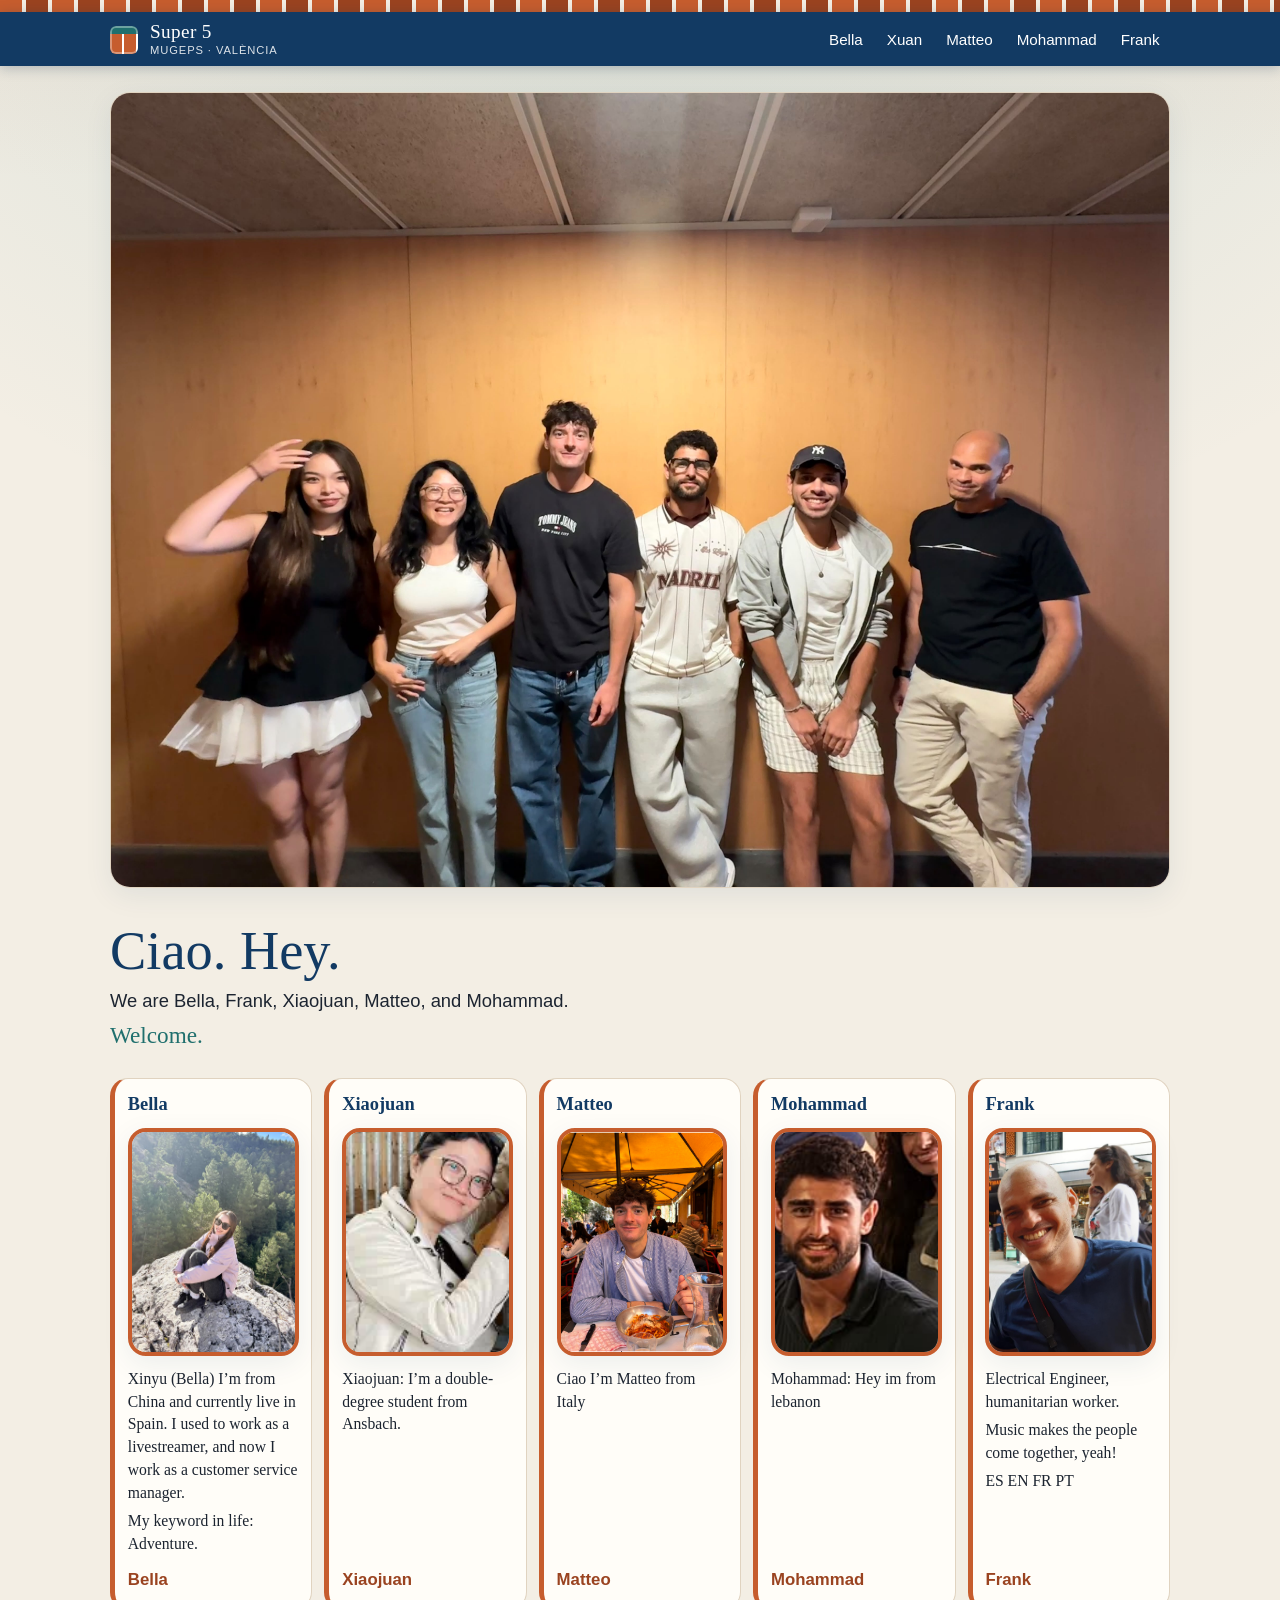
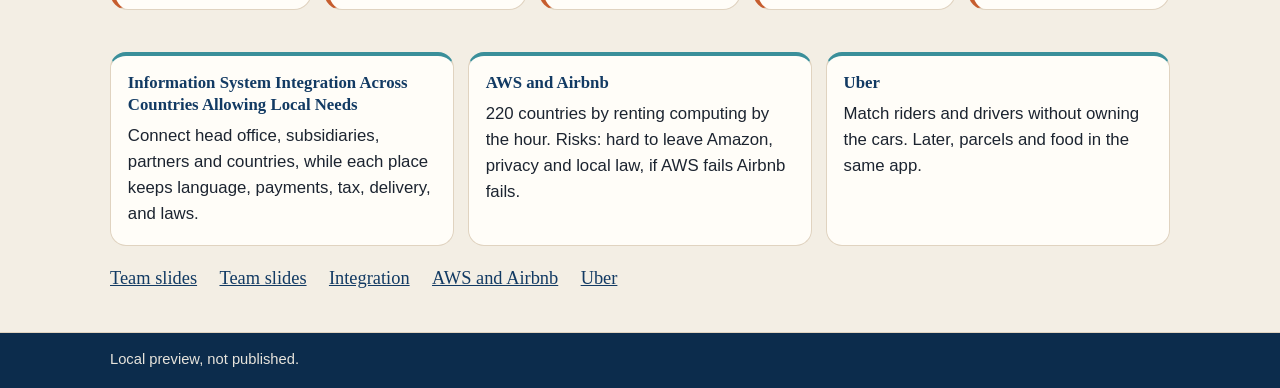
==== index.html @ 3cc77526 "Publish the Super 5 site" ====
<!DOCTYPE html>
<html lang="en">
<head>
  <meta charset="UTF-8">
  <meta name="viewport" content="width=device-width, initial-scale=1">
  <title>Super 5 · MUGEPS · València</title>
  <link rel="stylesheet" href="styles.css">
</head>
<body>
  <div class="tile-bar" aria-hidden="true"></div>
  <header class="site-header">
    <div class="header-inner">
      <a class="brand" href="index.html">
        <span class="brand-mark" aria-hidden="true"></span>
        <span>
          <span class="brand-name">Super 5</span>
          <span class="brand-sub">MUGEPS · València</span>
        </span>
      </a>
      <nav class="site-nav" aria-label="People">
        <ul>
          <li><a href="bella.html">Bella</a></li>
          <li><a href="xuan.html">Xuan</a></li>
          <li><a href="matteo.html">Matteo</a></li>
          <li><a href="mohammed.html">Mohammad</a></li>
          <li><a href="frank.html">Frank</a></li>
        </ul>
      </nav>
    </div>
  </header>

  <main class="wrap">
    <figure class="group-hero">
      <img src="assets/group.png" alt="Super 5 together" width="4032" height="3024">
    </figure>

    <div class="arrive">
      <p class="greet">Ciao. Hey.</p>
      <p class="who">We are Bella, Frank, Xiaojuan, Matteo, and Mohammad.</p>
      <p class="welcome">Welcome.</p>
    </div>

    <div class="members">
      <section class="member">
        <h2>Bella</h2>
        <img class="face" src="assets/bella-face.png" alt="Bella">
        <p class="voice">Xinyu (Bella) I’m from China and currently live in Spain. I used to work as a livestreamer, and now I work as a customer service manager.</p>
        <p class="voice">My keyword in life: Adventure.</p>
        <a class="more" href="bella.html">Bella</a>
      </section>
      <section class="member">
        <h2>Xiaojuan</h2>
        <img class="face" src="assets/xuan-face.png" alt="Xiaojuan">
        <p class="voice">Xiaojuan: I’m a double-degree student from Ansbach.</p>
        <a class="more" href="xuan.html">Xiaojuan</a>
      </section>
      <section class="member">
        <h2>Matteo</h2>
        <img class="face" src="assets/mateo-face.png" alt="Matteo">
        <p class="voice">Ciao I’m Matteo from Italy</p>
        <a class="more" href="matteo.html">Matteo</a>
      </section>
      <section class="member">
        <h2>Mohammad</h2>
        <img class="face" src="assets/mohammed-face.png" alt="Mohammad">
        <p class="voice">Mohammad: Hey im from lebanon</p>
        <a class="more" href="mohammed.html">Mohammad</a>
      </section>
      <section class="member">
        <h2>Frank</h2>
        <img class="face" src="assets/frank-face.png" alt="Frank">
        <p class="voice">Electrical Engineer, humanitarian worker.</p>
        <p class="voice">Music makes the people come together, yeah!</p>
        <p class="voice">ES EN FR PT</p>
        <a class="more" href="frank.html">Frank</a>
      </section>
      <!-- next member: copy a member block and add a page -->
    </div>

    <section class="together" id="together">
      <div class="fact-row">
        <article class="fact">
          <h3>Information System Integration Across Countries Allowing Local Needs</h3>
          <p>Connect head office, subsidiaries, partners and countries, while each place keeps language, payments, tax, delivery, and laws.</p>
        </article>
        <article class="fact">
          <h3>AWS and Airbnb</h3>
          <p>220 countries by renting computing by the hour. Risks: hard to leave Amazon, privacy and local law, if AWS fails Airbnb fails.</p>
        </article>
        <article class="fact">
          <h3>Uber</h3>
          <p>Match riders and drivers without owning the cars. Later, parcels and food in the same app.</p>
        </article>
      </div>
      <p class="slide-links">
        <a href="https://docs.google.com/presentation/d/1QuZ8peUMl9eeXAp5R56apWCuzBm5XMdYJYCY2Tnl9ME/edit?slide=id.g3fa896b22c7_0_0#slide=id.g3fa896b22c7_0_0" target="_blank" rel="noopener">Team slides</a>
        <a href="https://docs.google.com/presentation/d/1OH5LA2YttH8dLFJjAL2JI1Mw__dWNTDdME0vCJ9z8sY/edit?slide=id.g3fb6070e038_5_12#slide=id.g3fb6070e038_5_12" target="_blank" rel="noopener">Team slides</a>
        <a href="https://app.mural.co/t/mugeps2772/m/mugeps2772/1790065912973/905106d73268fe3e0278c905cc5cc3b356eb4eab?wid=0-1790259738596" target="_blank" rel="noopener">Integration</a>
        <a href="https://app.mural.co/t/mugeps2772/m/mugeps2772/1790065912973/905106d73268fe3e0278c905cc5cc3b356eb4eab?wid=0-1790669644036" target="_blank" rel="noopener">AWS and Airbnb</a>
        <a href="https://app.mural.co/t/mugeps2772/m/mugeps2772/1790065912973/905106d73268fe3e0278c905cc5cc3b356eb4eab?wid=0-1790841905565" target="_blank" rel="noopener">Uber</a>
      </p>
    </section>
  </main>

  <footer class="site-footer">
    <p>Local preview, not published.</p>
  </footer>

</body>
</html>
---- styles.css ----
:root {
  --sand: #f3eee4;
  --sand-deep: #e7dccb;
  --paper: #fffdf8;
  --ink: #1c2430;
  --muted: #5c564c;
  --blue: #123a63;
  --blue-deep: #0c2c4c;
  --white: #ffffff;
  --tile: #c65d2e;
  --tile-deep: #9a4320;
  --teal: #1f6f6d;
  --teal-soft: #d5ebe7;
  --sea: #3a8f9a;
  --line: #e0d3c0;
  --shadow: 0 8px 28px rgba(18, 58, 99, 0.08);
}

* { box-sizing: border-box; }
html { scroll-behavior: smooth; }

body {
  margin: 0;
  color: var(--ink);
  background:
    radial-gradient(ellipse 80% 40% at 50% -10%, rgba(58, 143, 154, 0.18), transparent),
    linear-gradient(180deg, rgba(198, 93, 46, 0.06), transparent 180px),
    var(--sand);
  font-family: "Segoe UI", "Helvetica Neue", Arial, sans-serif;
  font-size: 1.05rem;
  line-height: 1.55;
}

a { color: var(--blue); }
a:hover { color: var(--tile-deep); }

.tile-bar {
  height: 12px;
  background:
    repeating-linear-gradient(
      90deg,
      var(--tile) 0 22px,
      #f3eee4 22px 26px,
      var(--tile-deep) 26px 48px,
      #f3eee4 48px 52px
    );
}

.site-header {
  background: var(--blue);
  color: var(--white);
  position: sticky;
  top: 0;
  z-index: 40;
  box-shadow: 0 2px 12px rgba(12, 44, 76, 0.25);
}

.header-inner {
  max-width: 1100px;
  margin: 0 auto;
  padding: 0.85rem 1.25rem 0.7rem;
  display: flex;
  flex-wrap: wrap;
  gap: 0.75rem 1.5rem;
  align-items: center;
  justify-content: space-between;
}

.brand {
  display: flex;
  gap: 0.75rem;
  align-items: center;
  color: var(--white);
  text-decoration: none;
}
.brand:hover { color: var(--white); }

.brand-mark {
  width: 42px;
  height: 42px;
  border-radius: 6px;
  background:
    linear-gradient(var(--teal) 0 8px, transparent 8px),
    linear-gradient(90deg, var(--tile) 0 12px, transparent 12px 14px, var(--tile) 14px 26px, transparent 26px 28px, #f2c9a8 28px);
  background-color: var(--white);
  box-shadow: inset 0 0 0 2px rgba(255, 255, 255, 0.35);
  flex: none;
}

.brand-name {
  display: block;
  font-family: Palatino, "Palatino Linotype", Georgia, serif;
  font-size: 1.45rem;
  letter-spacing: 0.02em;
  line-height: 1.1;
}
.brand-sub {
  display: block;
  font-size: 0.78rem;
  letter-spacing: 0.08em;
  text-transform: uppercase;
  opacity: 0.85;
}

.site-nav ul {
  display: flex;
  flex-wrap: wrap;
  gap: 0.35rem 0.2rem;
  list-style: none;
  margin: 0;
  padding: 0;
}
.site-nav a {
  color: var(--white);
  text-decoration: none;
  display: inline-block;
  padding: 0.35rem 0.65rem;
  border-radius: 999px;
  font-size: 0.95rem;
}
.site-nav a:hover { background: rgba(255, 255, 255, 0.12); color: var(--white); }
.site-nav a[aria-current="page"] {
  background: var(--white);
  color: var(--blue);
  box-shadow: inset 0 -3px 0 var(--tile);
}

.wrap {
  max-width: 1100px;
  margin: 0 auto;
  padding: 1.25rem 1.25rem 2.5rem;
}

/* —— Home: group photo first —— */
.group-hero {
  margin: 0 0 1.25rem;
  border-radius: 18px;
  overflow: hidden;
  border: 1px solid var(--line);
  box-shadow: var(--shadow);
  background: var(--paper);
  position: relative;
}
.group-hero img {
  display: block;
  width: 100%;
  height: auto;
  max-height: min(72vh, 640px);
  object-fit: cover;
  object-position: center 28%;
}
.group-hero .caption {
  position: absolute;
  left: 0; right: 0; bottom: 0;
  padding: 1.4rem 1.25rem 1rem;
  background: linear-gradient(transparent, rgba(12, 44, 76, 0.82));
  color: var(--white);
}
.group-hero .caption h1 {
  margin: 0;
  color: var(--white);
  font-size: clamp(1.8rem, 4vw, 2.6rem);
}
.group-hero .caption p {
  margin: 0.35rem 0 0;
  opacity: 0.95;
  max-width: 40rem;
}

.team-intro {
  background: var(--paper);
  border: 1px solid var(--line);
  border-radius: 14px;
  padding: 1.1rem 1.3rem;
  margin-bottom: 1.25rem;
  border-left: 6px solid var(--teal);
}
.team-intro p { margin: 0.35rem 0 0; }
.team-intro p:first-child { margin-top: 0; }
.credit-line {
  margin-top: 0.85rem;
  padding: 0.75rem 0.9rem;
  background: var(--teal-soft);
  border-radius: 10px;
  font-size: 0.98rem;
  color: var(--blue-deep);
}

/* People cards */
.people-grid {
  display: grid;
  grid-template-columns: repeat(auto-fit, minmax(190px, 1fr));
  gap: 1rem;
  margin: 0;
  padding: 0;
  list-style: none;
}
.person-card {
  display: flex;
  flex-direction: column;
  align-items: center;
  text-align: center;
  text-decoration: none;
  color: var(--ink);
  background: var(--paper);
  border: 1px solid var(--line);
  border-radius: 16px;
  padding: 1.15rem 0.9rem 1rem;
  box-shadow: var(--shadow);
  transition: transform 0.15s ease, border-color 0.15s ease;
}
.person-card:hover {
  transform: translateY(-3px);
  border-color: var(--tile);
  color: var(--ink);
}
.person-card .mono {
  width: 72px;
  height: 72px;
  border-radius: 50%;
  display: grid;
  place-items: center;
  font-family: Palatino, Georgia, serif;
  font-size: 1.35rem;
  color: var(--white);
  background: var(--blue);
  border: 3px solid var(--tile);
  margin-bottom: 0.7rem;
}
.person-card .mono.b { background: #1a4a72; }
.person-card .mono.x { background: #0e5a58; }
.person-card .mono.m { background: #8a3d1a; }
.person-card .mono.h { background: #123a63; }
.person-card .mono.f { background: #2a6b74; }
.person-card .who {
  font-family: Palatino, Georgia, serif;
  color: var(--blue);
  font-size: 1.2rem;
  font-weight: 600;
}
.person-card .aka { color: var(--muted); font-size: 0.9rem; margin-top: 0.15rem; }
.person-card .tagline {
  margin-top: 0.45rem;
  font-size: 0.88rem;
  color: var(--muted);
  line-height: 1.35;
}
.person-card .go {
  margin-top: 0.65rem;
  font-size: 0.85rem;
  font-weight: 700;
  color: var(--tile);
  letter-spacing: 0.04em;
  text-transform: uppercase;
}

.section-label {
  font-family: Palatino, Georgia, serif;
  color: var(--blue);
  font-size: 1.5rem;
  margin: 1.6rem 0 0.75rem;
}

/* Task cards — short & visual */
.task-grid {
  display: grid;
  grid-template-columns: repeat(auto-fit, minmax(260px, 1fr));
  gap: 1rem;
}
.task-card {
  background: var(--paper);
  border: 1px solid var(--line);
  border-radius: 16px;
  padding: 1.1rem 1.15rem 1.15rem;
  border-top: 5px solid var(--tile);
  box-shadow: var(--shadow);
  display: flex;
  flex-direction: column;
  gap: 0.55rem;
}
.task-card .num {
  font-family: Palatino, Georgia, serif;
  color: var(--tile);
  font-size: 1.6rem;
  line-height: 1;
}
.task-card h3 {
  margin: 0;
  font-size: 1.15rem;
  color: var(--blue);
}
.task-card ul {
  margin: 0;
  padding-left: 1.1rem;
  color: var(--ink);
  font-size: 0.95rem;
}
.task-card li { margin: 0.2rem 0; }
.task-card .risks {
  margin-top: auto;
  padding: 0.5rem 0.65rem;
  background: #f8ebe3;
  border-radius: 8px;
  font-size: 0.88rem;
  color: var(--tile-deep);
}

/* Member pages */
.member-hero {
  display: grid;
  grid-template-columns: 1fr;
  gap: 1rem;
  margin-bottom: 1.25rem;
}
@media (min-width: 720px) {
  .member-hero {
    grid-template-columns: 1.1fr 0.9fr;
    align-items: stretch;
  }
}
.member-face {
  background: var(--paper);
  border: 1px solid var(--line);
  border-radius: 16px;
  overflow: hidden;
  box-shadow: var(--shadow);
  position: relative;
  min-height: 220px;
}
.member-face img {
  display: block;
  width: 100%;
  height: 100%;
  min-height: 240px;
  object-fit: cover;
  object-position: center 30%;
}
.member-face .face-note {
  position: absolute;
  bottom: 0; left: 0; right: 0;
  padding: 0.55rem 0.8rem;
  background: rgba(12, 44, 76, 0.75);
  color: #fff;
  font-size: 0.85rem;
}
.member-id {
  background: var(--paper);
  border: 1px solid var(--line);
  border-radius: 16px;
  padding: 1.25rem 1.3rem;
  box-shadow: var(--shadow);
  border-top: 6px solid var(--teal);
  display: flex;
  flex-direction: column;
  justify-content: center;
}
.member-id .mono-row {
  display: flex;
  gap: 1rem;
  align-items: center;
}
.monogram {
  width: 84px;
  height: 84px;
  border-radius: 50%;
  background: var(--blue);
  color: var(--white);
  display: grid;
  place-items: center;
  font-family: Palatino, Georgia, serif;
  font-size: 1.55rem;
  letter-spacing: 0.04em;
  border: 4px solid var(--tile);
  flex: none;
}
.kicker {
  margin: 0;
  color: var(--teal);
  letter-spacing: 0.08em;
  text-transform: uppercase;
  font-size: 0.78rem;
  font-weight: 700;
}
h1, h2, h3 {
  font-family: Palatino, "Palatino Linotype", Georgia, serif;
  color: var(--blue);
  line-height: 1.2;
  font-weight: 600;
}
h1 { margin: 0 0 0.25rem; font-size: 2rem; }
h2 { margin: 0 0 0.75rem; font-size: 1.4rem; }
.lede { margin: 0; color: var(--muted); }
.builder {
  background: var(--teal-soft);
  border-left: 4px solid var(--teal);
  padding: 0.7rem 0.85rem;
  border-radius: 0 10px 10px 0;
  margin: 1rem 0 0;
  font-size: 0.95rem;
}
.builder a { font-weight: 600; }

.panel {
  margin-top: 1.15rem;
  background: var(--paper);
  border: 1px solid var(--line);
  border-radius: 16px;
  padding: 1.2rem 1.25rem 1.3rem;
  box-shadow: var(--shadow);
}

/* —— Mind-maps —— */
.mindmap {
  position: relative;
  padding: 0.5rem 0 0.25rem;
}
.mm-path {
  display: flex;
  flex-wrap: wrap;
  align-items: center;
  gap: 0.35rem 0;
  justify-content: center;
  margin: 0.5rem 0 1rem;
}
.mm-node {
  display: inline-flex;
  align-items: center;
  justify-content: center;
  text-align: center;
  padding: 0.55rem 0.85rem;
  border-radius: 12px;
  background: var(--blue);
  color: var(--white);
  font-weight: 600;
  font-size: 0.92rem;
  line-height: 1.25;
  max-width: 11rem;
  box-shadow: 0 2px 0 rgba(0,0,0,0.08);
}
.mm-node.hub {
  background: var(--tile);
  font-size: 1rem;
  max-width: 13rem;
  padding: 0.7rem 1rem;
}
.mm-node.soft {
  background: var(--teal);
}
.mm-node.light {
  background: var(--sand-deep);
  color: var(--blue-deep);
  border: 1px solid var(--line);
  font-weight: 500;
}
.mm-arrow {
  color: var(--tile);
  font-size: 1.35rem;
  font-weight: 700;
  padding: 0 0.25rem;
  flex: none;
}
.mm-branches {
  display: flex;
  flex-wrap: wrap;
  gap: 0.5rem;
  justify-content: center;
  margin: 0.4rem 0 0.6rem;
}
.mm-branch {
  background: var(--sand);
  border: 1px solid var(--line);
  border-radius: 999px;
  padding: 0.35rem 0.8rem;
  font-size: 0.9rem;
  color: var(--blue-deep);
}
.mm-branch.accent {
  background: #f8ebe3;
  border-color: #e8c4ae;
  color: var(--tile-deep);
}
.mm-label {
  text-align: center;
  font-size: 0.8rem;
  letter-spacing: 0.06em;
  text-transform: uppercase;
  color: var(--muted);
  font-weight: 700;
  margin: 0.85rem 0 0.35rem;
}
.mm-rail {
  display: grid;
  gap: 0;
  margin: 0.5rem auto;
  max-width: 520px;
}
.mm-step {
  display: grid;
  grid-template-columns: 36px 1fr;
  gap: 0.75rem;
  align-items: stretch;
}
.mm-step .rail {
  display: flex;
  flex-direction: column;
  align-items: center;
}
.mm-step .dot {
  width: 16px;
  height: 16px;
  border-radius: 50%;
  background: var(--tile);
  border: 3px solid var(--paper);
  box-shadow: 0 0 0 2px var(--tile);
  flex: none;
  z-index: 1;
}
.mm-step .line {
  width: 3px;
  flex: 1;
  min-height: 18px;
  background: var(--sand-deep);
}
.mm-step:last-child .line { display: none; }
.mm-step .card {
  background: var(--sand);
  border: 1px solid var(--line);
  border-radius: 12px;
  padding: 0.55rem 0.85rem;
  margin-bottom: 0.55rem;
  font-weight: 600;
  color: var(--blue-deep);
}
.mm-step .card small {
  display: block;
  font-weight: 500;
  color: var(--muted);
  margin-top: 0.15rem;
}
.interest-cloud {
  display: flex;
  flex-wrap: wrap;
  gap: 0.45rem;
  justify-content: center;
  margin-top: 0.5rem;
}
.interest-cloud span {
  background: var(--teal-soft);
  color: var(--teal);
  border: 1px solid #b7d9d4;
  border-radius: 999px;
  padding: 0.35rem 0.75rem;
  font-size: 0.9rem;
  font-weight: 600;
}
.interest-cloud span.wide {
  background: var(--sand);
  color: var(--blue);
  border-color: var(--line);
}
blockquote.quote {
  margin: 1rem 0 0;
  padding: 0.9rem 1.1rem;
  background: var(--sand);
  border-left: 4px solid var(--tile);
  font-family: Palatino, Georgia, serif;
  font-size: 1.3rem;
  color: var(--blue-deep);
}

.chips {
  display: flex;
  flex-wrap: wrap;
  gap: 0.4rem;
  margin: 0.4rem 0 0;
  padding: 0;
  list-style: none;
}
.chips li {
  background: var(--sand);
  border: 1px solid var(--line);
  border-radius: 999px;
  padding: 0.25rem 0.75rem;
  font-size: 0.95rem;
}

/* —— Interactive map —— */
.map-controls {
  display: flex;
  flex-wrap: wrap;
  gap: 0.5rem;
  align-items: center;
  margin: 0.5rem 0 0.75rem;
}
.map-controls button {
  appearance: none;
  border: 1px solid var(--line);
  background: var(--sand);
  color: var(--blue-deep);
  border-radius: 999px;
  padding: 0.4rem 0.9rem;
  font: inherit;
  font-size: 0.92rem;
  font-weight: 600;
  cursor: pointer;
}
.map-controls button:hover { border-color: var(--tile); }
.map-controls button.active {
  background: var(--blue);
  color: var(--white);
  border-color: var(--blue);
}
.map-controls button.zoom {
  width: 2.2rem;
  height: 2.2rem;
  padding: 0;
  border-radius: 8px;
  font-size: 1.2rem;
  line-height: 1;
}
.map-stage {
  position: relative;
  overflow: hidden;
  background: #d7eeeb;
  border: 1px solid var(--line);
  border-radius: 14px;
  height: min(62vh, 520px);
  cursor: grab;
  touch-action: none;
  user-select: none;
}
.map-stage.dragging { cursor: grabbing; }
.map-stage svg {
  display: block;
  width: 100%;
  height: 100%;
  transform-origin: 0 0;
}
.map-tooltip {
  position: absolute;
  pointer-events: none;
  z-index: 5;
  background: rgba(12, 44, 76, 0.92);
  color: #fff;
  padding: 0.45rem 0.7rem;
  border-radius: 8px;
  font-size: 0.88rem;
  max-width: 220px;
  transform: translate(-50%, calc(-100% - 10px));
  opacity: 0;
  transition: opacity 0.12s ease;
  box-shadow: 0 4px 14px rgba(0,0,0,0.2);
}
.map-tooltip.show { opacity: 1; }
.map-tooltip .kind {
  display: block;
  font-size: 0.72rem;
  letter-spacing: 0.06em;
  text-transform: uppercase;
  opacity: 0.8;
  margin-bottom: 0.1rem;
}
.map-stage.layer-lived .visit-layer { display: none; }
.map-stage.layer-visits .lived-layer { display: none; }
.map-stage circle.place {
  cursor: pointer;
  transition: r 0.12s ease;
}
.map-stage circle.place:hover,
.map-stage circle.place:focus {
  stroke-width: 2.5;
}
.legend {
  display: flex;
  flex-wrap: wrap;
  gap: 0.8rem 1.2rem;
  margin: 0.7rem 0 0;
  padding: 0;
  list-style: none;
  color: var(--muted);
  font-size: 0.95rem;
}
.swatch {
  display: inline-block;
  width: 1.1rem;
  height: 0.35rem;
  margin-right: 0.35rem;
  vertical-align: middle;
  border-radius: 2px;
}
.swatch.lived { background: #0c3d73; }
.swatch.visit { background: transparent; border-top: 2px dashed #1f6f6d; height: 0; width: 1.3rem; }
.dot-legend {
  display: inline-block;
  width: 0.65rem;
  height: 0.65rem;
  border-radius: 50%;
  margin-right: 0.35rem;
  vertical-align: middle;
}
.dot-legend.lived { background: #c65d2e; }
.dot-legend.visit { background: #1f6f6d; }
.note { color: var(--muted); font-size: 0.95rem; }
.visit-list details {
  margin-top: 0.75rem;
  border: 1px solid var(--line);
  border-radius: 10px;
  padding: 0.5rem 0.85rem;
  background: var(--sand);
}
.visit-list summary {
  cursor: pointer;
  font-weight: 700;
  color: var(--blue);
}
.visit-list ol {
  margin: 0.5rem 0 0.25rem;
  padding-left: 1.2rem;
  font-size: 0.92rem;
}
.visit-list li { margin: 0.2rem 0; }

.site-footer {
  border-top: 1px solid var(--line);
  background: var(--blue-deep);
  color: #f3eee4;
}
.site-footer p {
  max-width: 1100px;
  margin: 0 auto;
  padding: 0.9rem 1.25rem 1.1rem;
  font-size: 0.92rem;
}
.site-footer strong { color: var(--white); font-weight: 600; }

@media (max-width: 560px) {
  .mm-node { max-width: 9rem; font-size: 0.85rem; }
  .group-hero img { max-height: 48vh; }
}

/* —— One calm page —— */
.site-header .header-inner {
  padding: 0.55rem 1.25rem 0.45rem;
}
.brand-mark {
  width: 28px;
  height: 28px;
}
.brand-name { font-size: 1.2rem; }
.brand-sub { font-size: 0.7rem; }

.group-hero {
  margin: 0.35rem 0 2.2rem;
  border-radius: 20px;
}
.group-hero img {
  max-height: none;
  height: auto;
  object-fit: contain;
  object-position: center;
}

.members {
  display: flex;
  flex-direction: column;
  gap: 1.35rem;
}
section.member {
  scroll-margin-top: 4.5rem;
  background: var(--paper);
  border: 1px solid var(--line);
  border-radius: 18px;
  padding: 1.35rem 1.4rem 1.45rem;
  box-shadow: none;
  border-left: 5px solid var(--tile);
}
section.member h2 {
  margin: 0 0 0.45rem;
  font-size: 1.65rem;
}
.voice {
  margin: 0.35rem 0 0;
  max-width: 40rem;
  font-family: Palatino, "Palatino Linotype", Georgia, serif;
  font-size: 1.2rem;
  line-height: 1.45;
  color: var(--ink);
}
section.member .chips {
  margin-top: 0.85rem;
  justify-content: flex-start;
}
section.member .chips li {
  background: #f8ebe3;
  border-color: #e8c4ae;
  color: var(--tile-deep);
  font-weight: 600;
}
.travel {
  margin-top: 1.35rem;
  padding-top: 0.4rem;
}
.travel h3 {
  margin: 0 0 0.2rem;
  font-size: 1.15rem;
}
.travel .note { margin: 0 0 0.7rem; }

.together {
  margin-top: 2.6rem;
  scroll-margin-top: 4.5rem;
}
.together > h2 {
  font-size: 1.7rem;
  margin-bottom: 0.9rem;
}
.fact-row {
  display: grid;
  grid-template-columns: 1fr;
  gap: 0.85rem;
}
@media (min-width: 800px) {
  .fact-row { grid-template-columns: repeat(3, 1fr); }
}
.fact {
  background: var(--paper);
  border-radius: 16px;
  padding: 1rem 1.05rem 1.1rem;
  border: 1px solid var(--line);
  border-top: 4px solid var(--sea);
}
.fact h3 {
  margin: 0 0 0.45rem;
  font-size: 1.05rem;
  line-height: 1.3;
}
.fact p {
  margin: 0;
  color: var(--ink);
}
.slide-links {
  margin: 1.15rem 0 0;
  display: flex;
  flex-wrap: wrap;
  gap: 0.4rem 1.4rem;
}
.slide-links a {
  font-family: Palatino, Georgia, serif;
  font-size: 1.15rem;
}

.site-footer p { opacity: 0.95; }

/* team arrival + person pages */
.arrive {
  margin: 0 0 1.5rem;
}
.arrive .greet {
  margin: 0;
  font-family: Palatino, "Palatino Linotype", Georgia, serif;
  font-size: clamp(2.1rem, 5vw, 3.4rem);
  line-height: 1.05;
  color: var(--blue);
}
.arrive .who {
  margin: 0.45rem 0 0;
  max-width: 40rem;
  font-size: 1.15rem;
}
.arrive .welcome {
  margin: 0.15rem 0 0;
  font-family: Palatino, "Palatino Linotype", Georgia, serif;
  font-size: 1.45rem;
  color: var(--teal);
}

.members {
  display: grid;
  grid-template-columns: repeat(5, minmax(0, 1fr));
  gap: 0.75rem;
  align-items: stretch;
}
section.member {
  display: flex;
  flex-direction: column;
  min-width: 0;
  padding: 0.9rem 0.8rem 1rem;
}
section.member h2 {
  font-size: 1.15rem;
}
.members .voice {
  font-size: 0.98rem;
}
.members a.more {
  margin-top: auto;
  padding-top: 0.75rem;
  font-weight: 700;
  color: var(--tile-deep);
  text-decoration: none;
}
.members a.more:hover { text-decoration: underline; }

.photo-note,
.no-photo {
  margin: 0.55rem 0 0;
  color: var(--muted);
  font-size: 0.92rem;
}
.no-photo {
  display: inline-block;
  padding: 0.65rem 0.85rem;
  border: 1px dashed var(--line);
  border-radius: 12px;
  background: var(--paper);
}

.person-page { max-width: 44rem; }
.person-page h1 { font-size: clamp(2rem, 4vw, 2.7rem); }
.person-page .voice { font-size: 1.28rem; margin-top: 0.55rem; }
.face {
  display: block;
  width: min(100%, 280px);
  aspect-ratio: 3 / 4;
  height: auto;
  object-fit: cover;
  object-position: center 18%;
  margin: 0.35rem 0 0.4rem;
  border-radius: 18px;
  border: 4px solid var(--tile);
  box-shadow: var(--shadow);
}
.motif {
  display: block;
  width: min(100%, 640px);
  height: auto;
  margin-top: 1.1rem;
}
.icon-cluster {
  display: flex;
  flex-wrap: wrap;
  gap: 0.7rem 0.85rem;
  margin-top: 1.15rem;
  align-items: flex-start;
}
.icon {
  margin: 0;
  display: flex;
  flex-direction: column;
  align-items: center;
  gap: 0.2rem;
  width: 4.4rem;
}
.icon figcaption,
.icon-hint {
  margin: 0;
  font-size: 0.72rem;
  line-height: 1.2;
  color: var(--muted);
  text-align: center;
}
.icon-hint { margin-top: 0.35rem; font-size: 0.85rem; }
.glyph {
  width: 58px;
  height: 58px;
  background: var(--paper);
  border: 1px solid var(--line);
  border-radius: 16px;
  box-shadow: var(--shadow);
}
.person-page .travel { margin-top: 1.6rem; }

@media (max-width: 980px) {
  .members { grid-template-columns: repeat(2, minmax(0, 1fr)); }
}
@media (max-width: 640px) {
  .members { grid-template-columns: 1fr; }
}

.board-boxes {
  display: flex;
  flex-wrap: wrap;
  gap: 0.5rem;
  margin: 0.85rem 0 0;
  padding: 0;
  list-style: none;
}
.board-boxes li {
  margin: 0;
  background: var(--paper);
  border: 1px solid var(--line);
  border-top: 4px solid var(--sea);
  border-radius: 14px;
  padding: 0.5rem 0.7rem;
  font-size: 0.95rem;
}
.member .board-boxes { margin-top: 0.55rem; }
.member .board-boxes li { font-size: 0.82rem; padding: 0.35rem 0.5rem; }
.mind { margin-top: 1.35rem; }
.mind h2 { font-size: 1.25rem; margin: 0.9rem 0 0.3rem; }
.mind p { margin: 0.25rem 0; }

.board-boxes li {
  display: flex;
  align-items: center;
  gap: 0.45rem;
}
.mini {
  width: 52px;
  height: 52px;
  flex: none;
  background: var(--paper);
  border-radius: 14px;
}
.mind h2 {
  display: flex;
  align-items: center;
  gap: 0.45rem;
}
.mind h2 .mini { width: 32px; height: 32px; }

.mind-node { margin: 0.8rem 0 0.2rem; }
.mind-node .mini { width: 58px; height: 58px; }

.board-boxes li { flex-direction: column; }
.board-boxes li span, .mind-node span {
  font-size: 0.72rem;
  line-height: 1.2;
  color: var(--muted);
  text-align: center;
  max-width: 6.2rem;
}
.mind-node { display: flex; flex-direction: column; align-items: flex-start; gap: 0.15rem; }
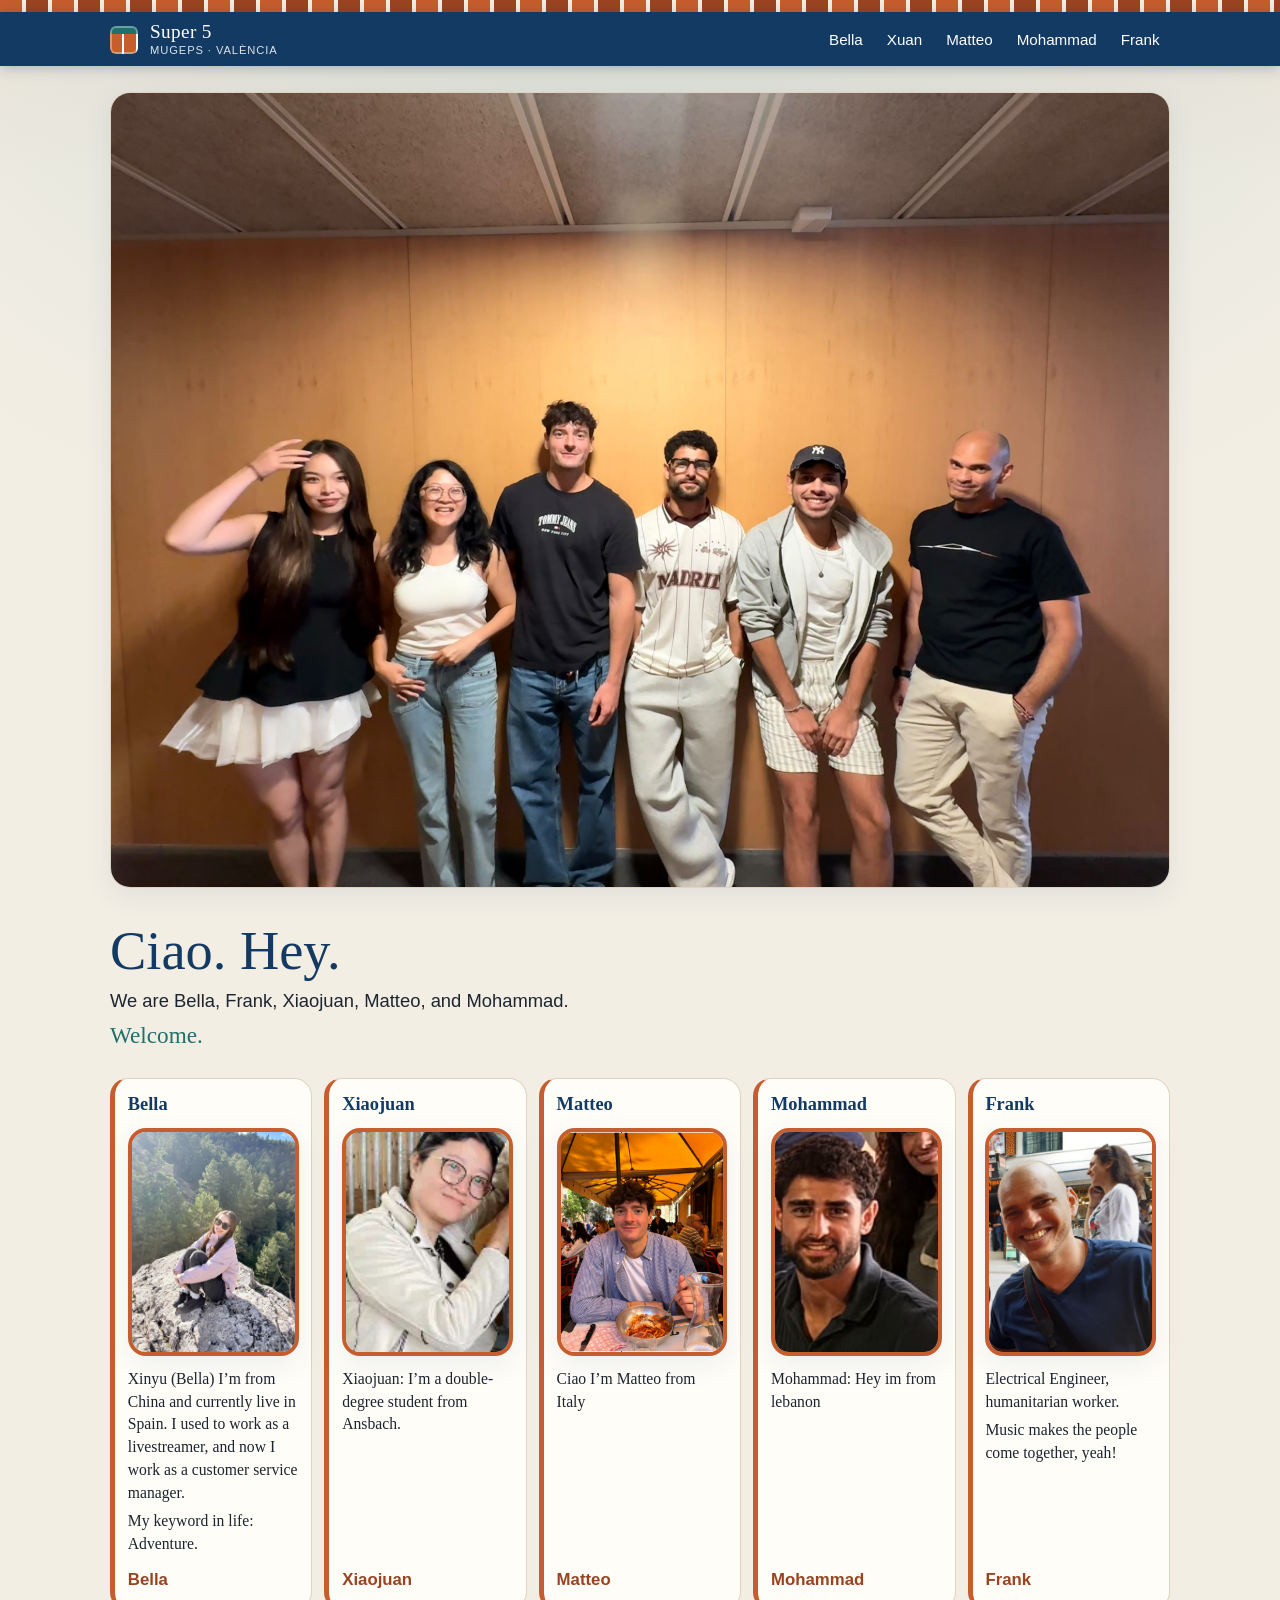
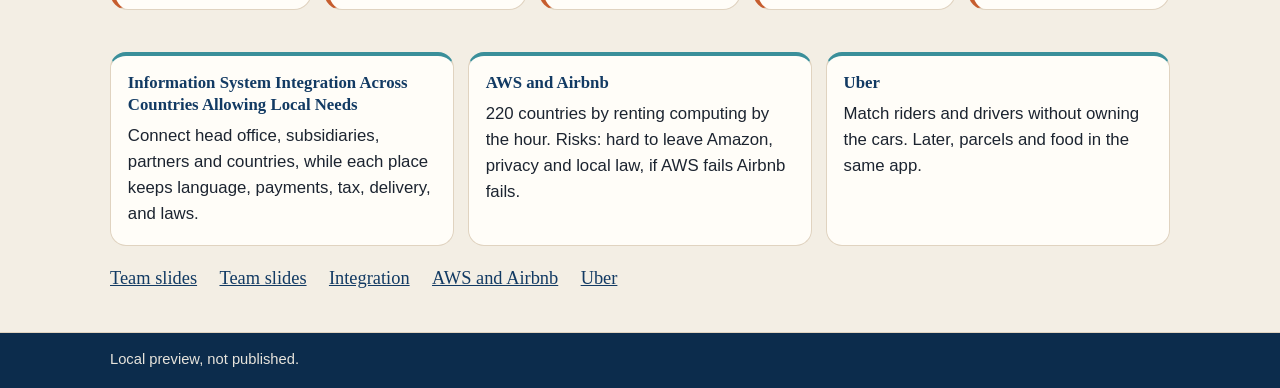
==== commit 70d697b1: "Remove language codes from Frank's card on the main page" ====
--- a/index.html
+++ b/index.html
@@ -71,7 +71,6 @@
         <img class="face" src="assets/frank-face.png" alt="Frank">
         <p class="voice">Electrical Engineer, humanitarian worker.</p>
         <p class="voice">Music makes the people come together, yeah!</p>
-        <p class="voice">ES EN FR PT</p>
         <a class="more" href="frank.html">Frank</a>
       </section>
       <!-- next member: copy a member block and add a page -->
--- a/styles.css
+++ b/styles.css
@@ -1031,3 +1031,11 @@
   max-width: 6.2rem;
 }
 .mind-node { display: flex; flex-direction: column; align-items: flex-start; gap: 0.15rem; }
+
+.langs { margin-top: 0.8rem; }
+.langs .lang {
+  font-family: Georgia, serif;
+  font-size: 1.15rem;
+  letter-spacing: 0.04em;
+  color: var(--ink);
+}
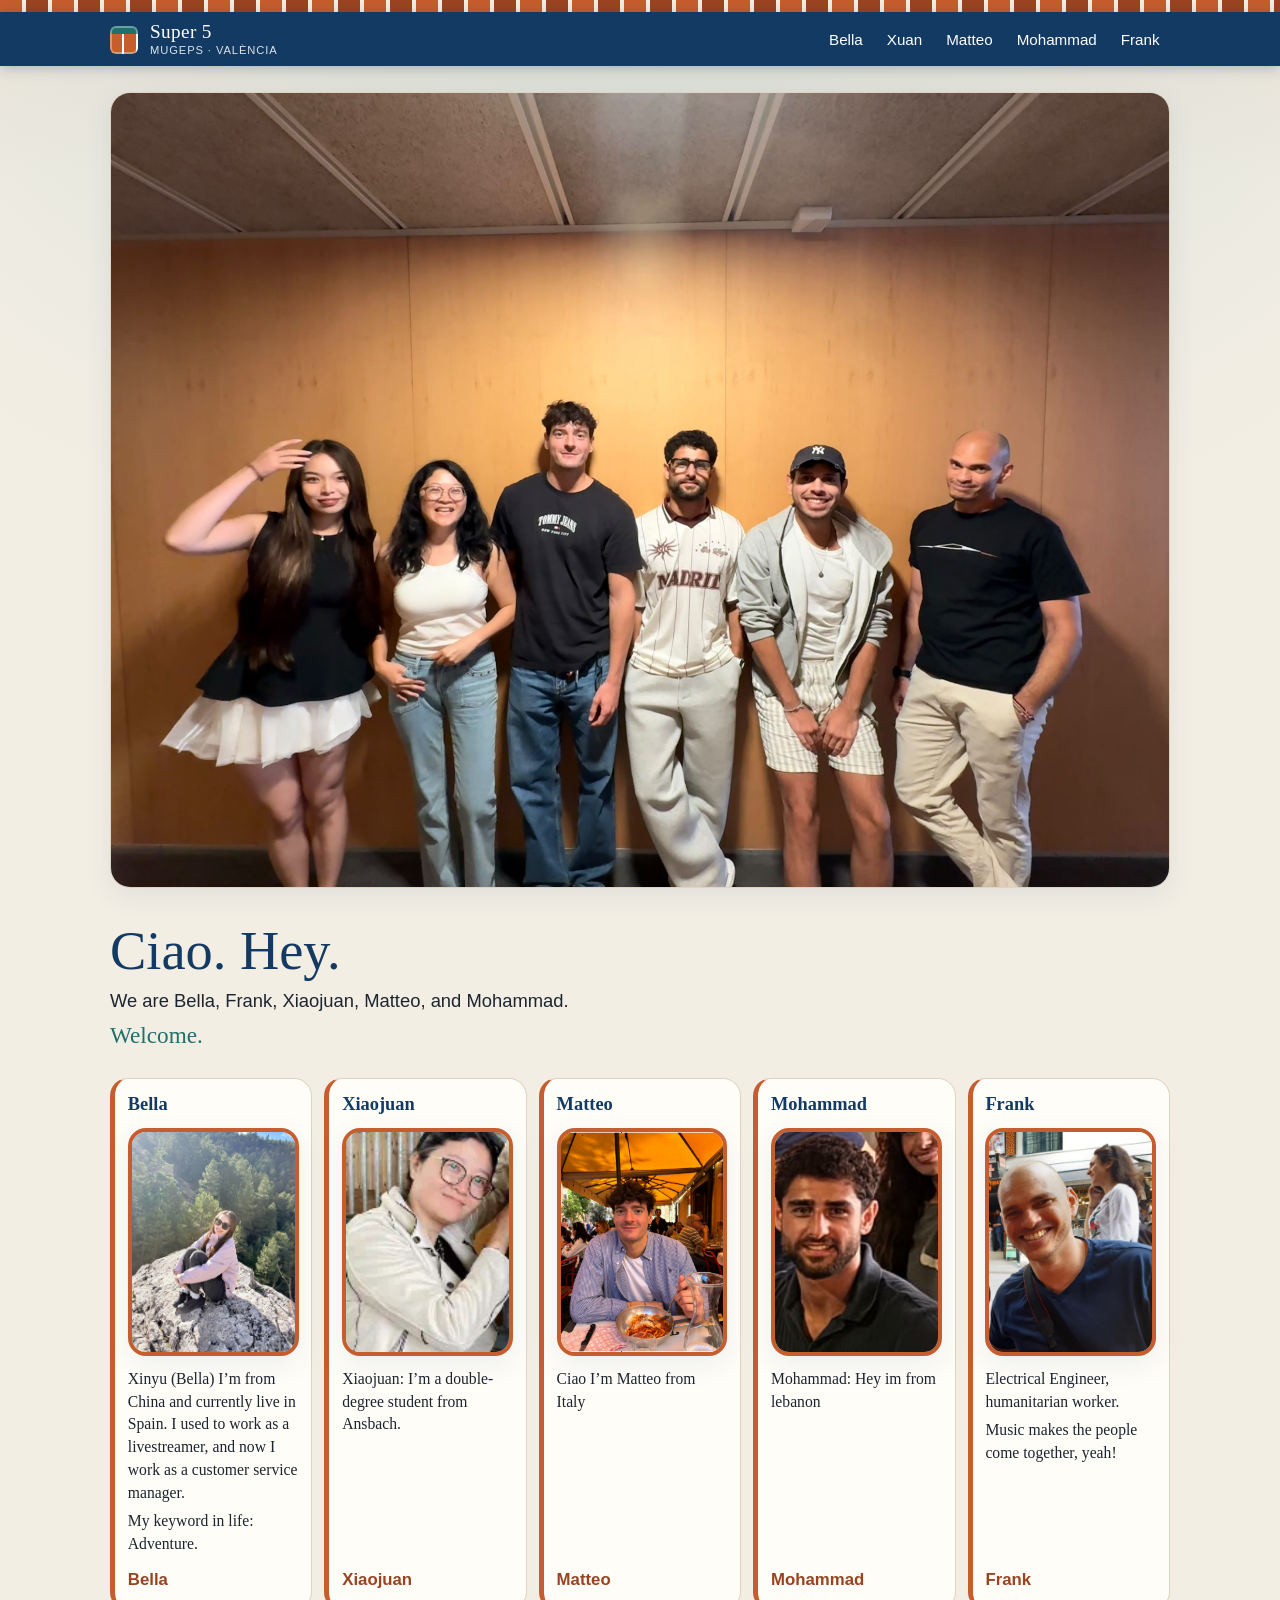
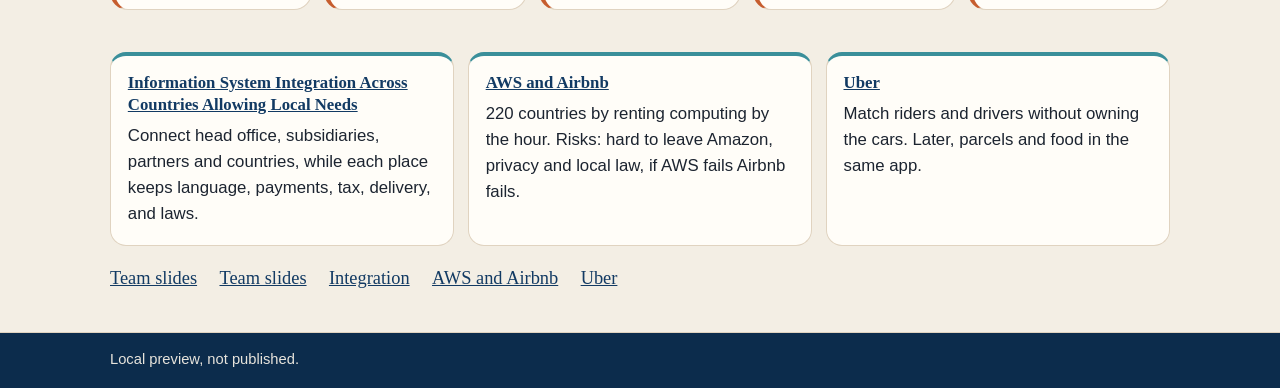
==== commit 47369c81: "Link the group-work titles to their boards" ====
--- a/index.html
+++ b/index.html
@@ -79,15 +79,15 @@
     <section class="together" id="together">
       <div class="fact-row">
         <article class="fact">
-          <h3>Information System Integration Across Countries Allowing Local Needs</h3>
+          <h3><a href="https://app.mural.co/t/mugeps2772/m/mugeps2772/1790065912973/905106d73268fe3e0278c905cc5cc3b356eb4eab?wid=0-1790259738596" target="_blank" rel="noopener">Information System Integration Across Countries Allowing Local Needs</a></h3>
           <p>Connect head office, subsidiaries, partners and countries, while each place keeps language, payments, tax, delivery, and laws.</p>
         </article>
         <article class="fact">
-          <h3>AWS and Airbnb</h3>
+          <h3><a href="https://app.mural.co/t/mugeps2772/m/mugeps2772/1790065912973/905106d73268fe3e0278c905cc5cc3b356eb4eab?wid=0-1790669644036" target="_blank" rel="noopener">AWS and Airbnb</a></h3>
           <p>220 countries by renting computing by the hour. Risks: hard to leave Amazon, privacy and local law, if AWS fails Airbnb fails.</p>
         </article>
         <article class="fact">
-          <h3>Uber</h3>
+          <h3><a href="https://app.mural.co/t/mugeps2772/m/mugeps2772/1790065912973/905106d73268fe3e0278c905cc5cc3b356eb4eab?wid=0-1790841905565" target="_blank" rel="noopener">Uber</a></h3>
           <p>Match riders and drivers without owning the cars. Later, parcels and food in the same app.</p>
         </article>
       </div>
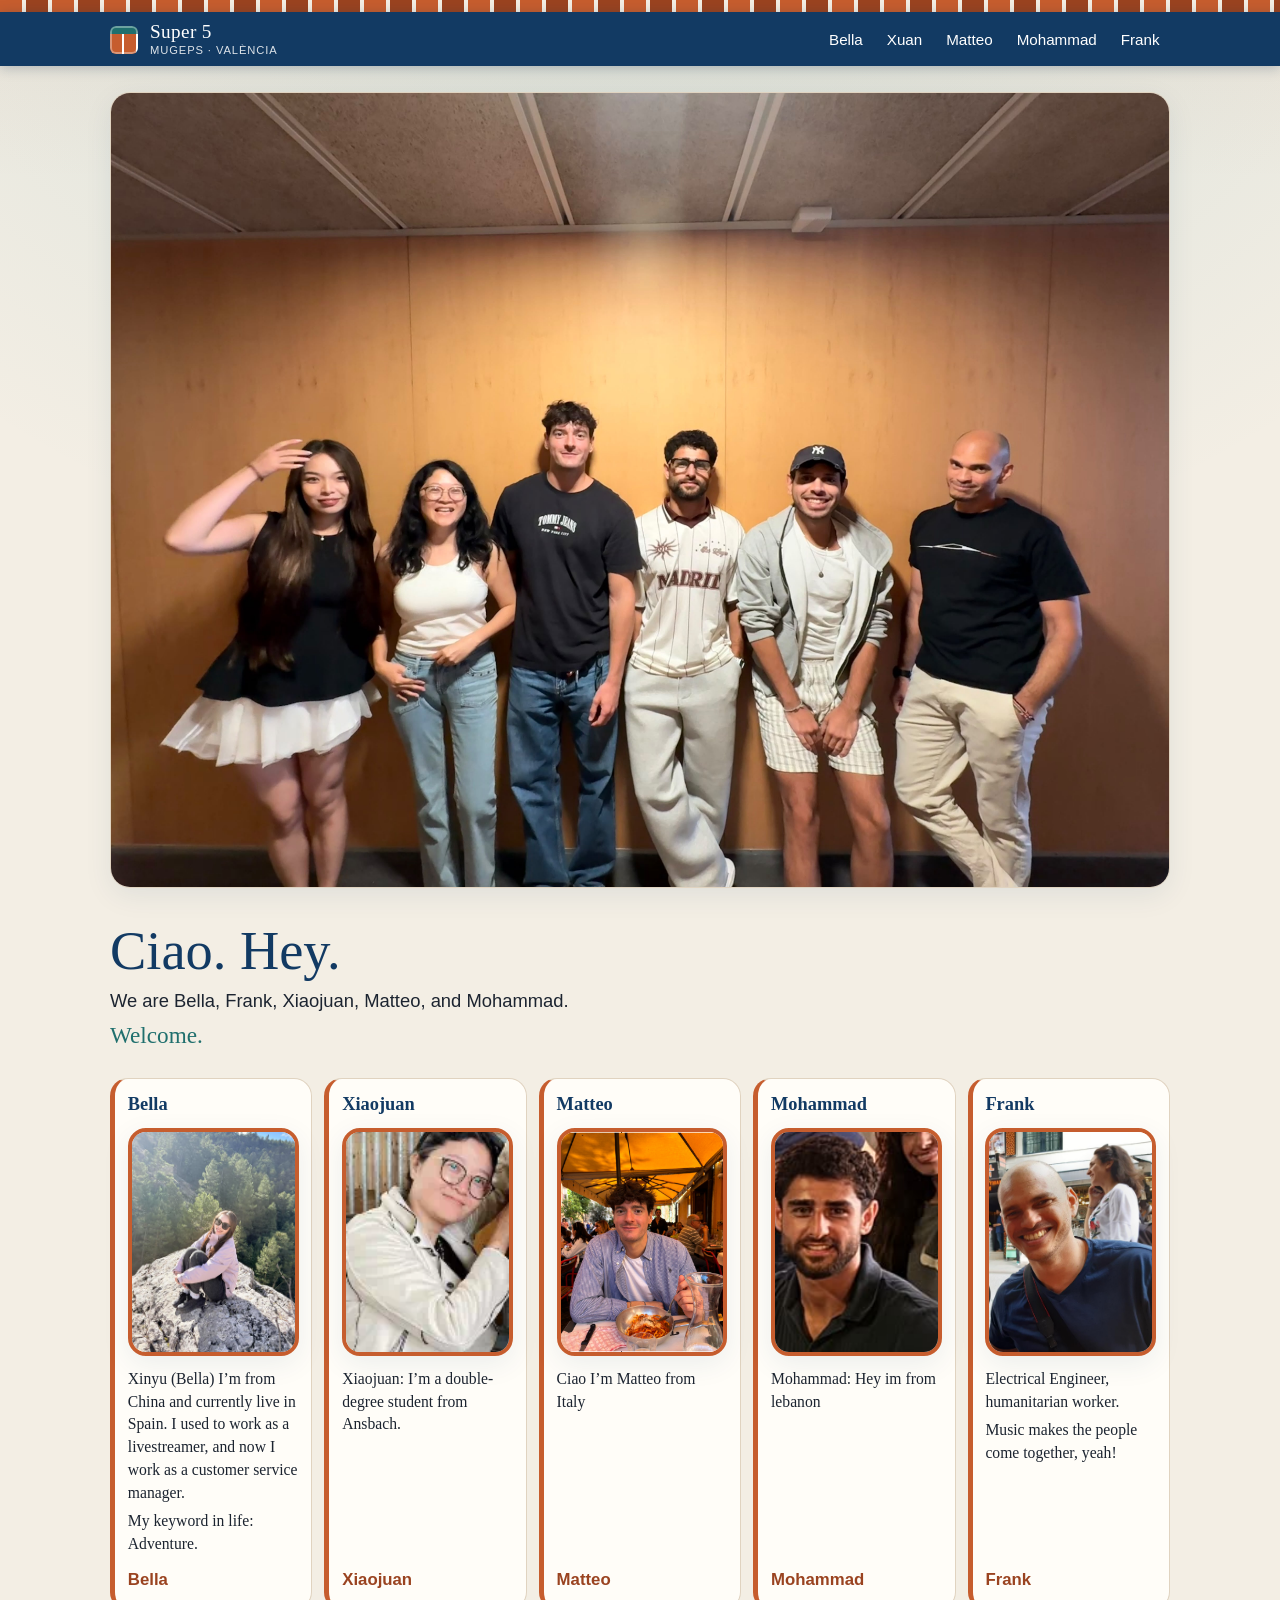
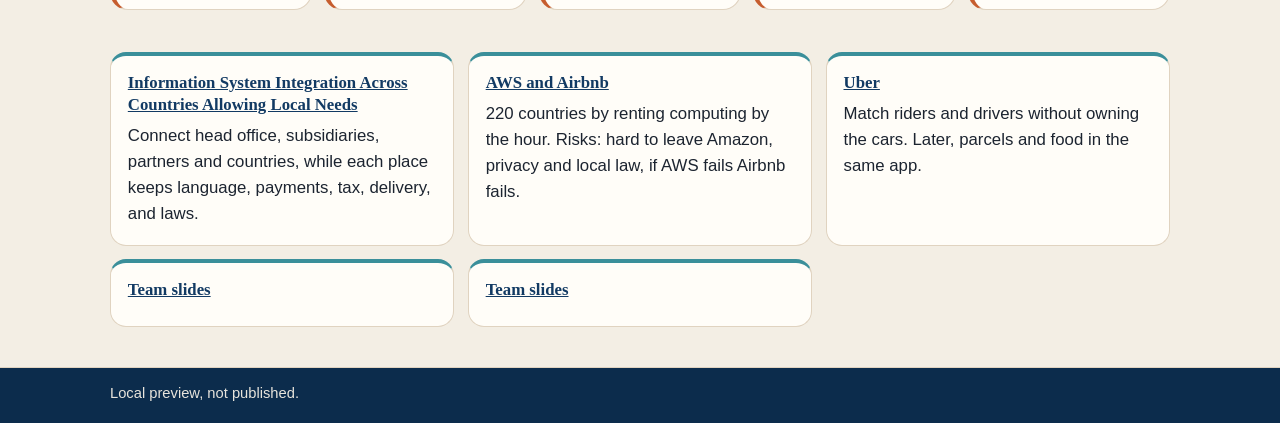
==== commit 2fed499a: "Turn the two presentations into boxes and drop the duplicate links" ====
--- a/index.html
+++ b/index.html
@@ -90,14 +90,13 @@
           <h3><a href="https://app.mural.co/t/mugeps2772/m/mugeps2772/1790065912973/905106d73268fe3e0278c905cc5cc3b356eb4eab?wid=0-1790841905565" target="_blank" rel="noopener">Uber</a></h3>
           <p>Match riders and drivers without owning the cars. Later, parcels and food in the same app.</p>
         </article>
+        <article class="fact">
+          <h3><a href="https://docs.google.com/presentation/d/1QuZ8peUMl9eeXAp5R56apWCuzBm5XMdYJYCY2Tnl9ME/edit?slide=id.g3fa896b22c7_0_0#slide=id.g3fa896b22c7_0_0" target="_blank" rel="noopener">Team slides</a></h3>
+        </article>
+        <article class="fact">
+          <h3><a href="https://docs.google.com/presentation/d/1OH5LA2YttH8dLFJjAL2JI1Mw__dWNTDdME0vCJ9z8sY/edit?slide=id.g3fb6070e038_5_12#slide=id.g3fb6070e038_5_12" target="_blank" rel="noopener">Team slides</a></h3>
+        </article>
       </div>
-      <p class="slide-links">
-        <a href="https://docs.google.com/presentation/d/1QuZ8peUMl9eeXAp5R56apWCuzBm5XMdYJYCY2Tnl9ME/edit?slide=id.g3fa896b22c7_0_0#slide=id.g3fa896b22c7_0_0" target="_blank" rel="noopener">Team slides</a>
-        <a href="https://docs.google.com/presentation/d/1OH5LA2YttH8dLFJjAL2JI1Mw__dWNTDdME0vCJ9z8sY/edit?slide=id.g3fb6070e038_5_12#slide=id.g3fb6070e038_5_12" target="_blank" rel="noopener">Team slides</a>
-        <a href="https://app.mural.co/t/mugeps2772/m/mugeps2772/1790065912973/905106d73268fe3e0278c905cc5cc3b356eb4eab?wid=0-1790259738596" target="_blank" rel="noopener">Integration</a>
-        <a href="https://app.mural.co/t/mugeps2772/m/mugeps2772/1790065912973/905106d73268fe3e0278c905cc5cc3b356eb4eab?wid=0-1790669644036" target="_blank" rel="noopener">AWS and Airbnb</a>
-        <a href="https://app.mural.co/t/mugeps2772/m/mugeps2772/1790065912973/905106d73268fe3e0278c905cc5cc3b356eb4eab?wid=0-1790841905565" target="_blank" rel="noopener">Uber</a>
-      </p>
     </section>
   </main>
 
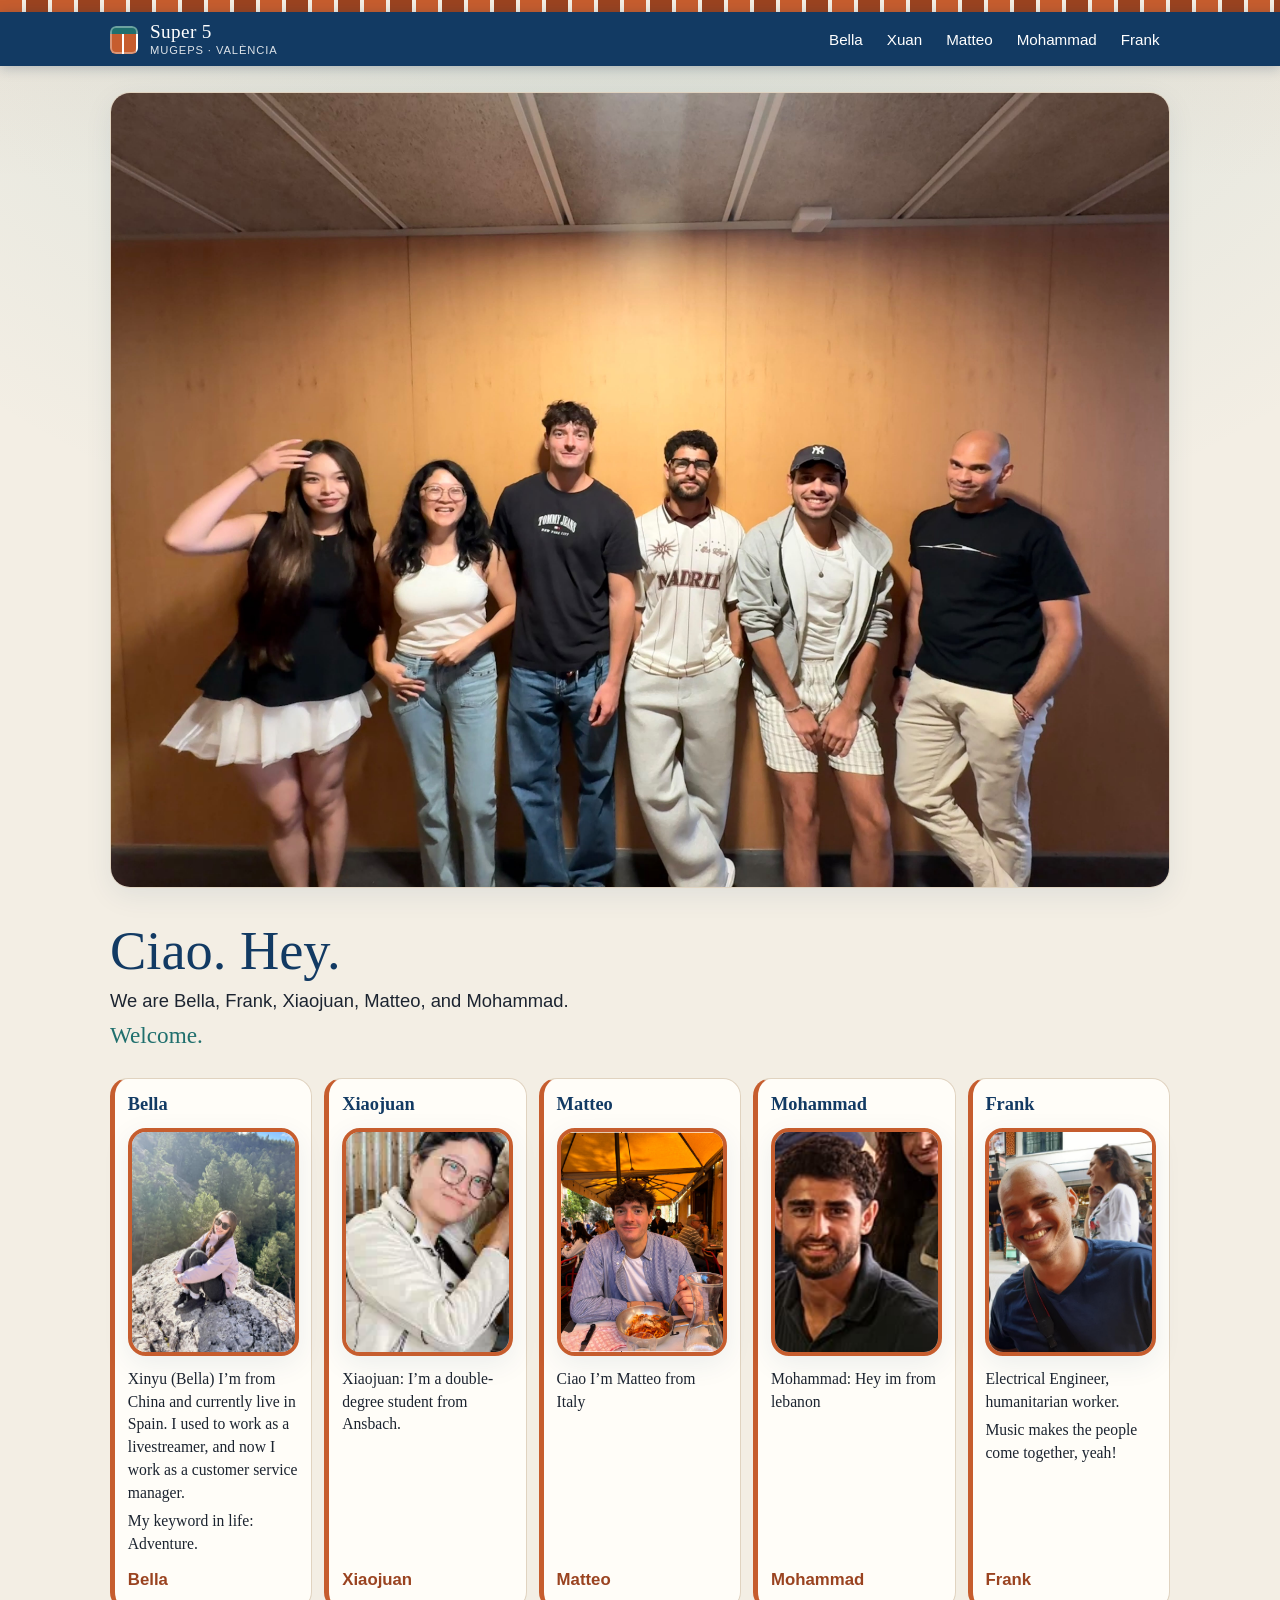
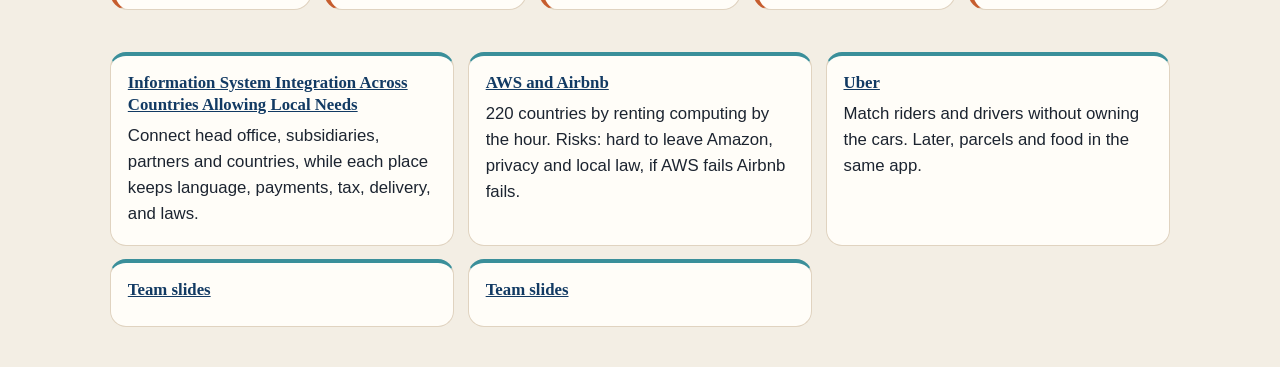
==== commit 4762a970: "Remove the unpublished footer from the public site" ====
--- a/index.html
+++ b/index.html
@@ -100,9 +100,6 @@
     </section>
   </main>
 
-  <footer class="site-footer">
-    <p>Local preview, not published.</p>
-  </footer>
 
 </body>
 </html>
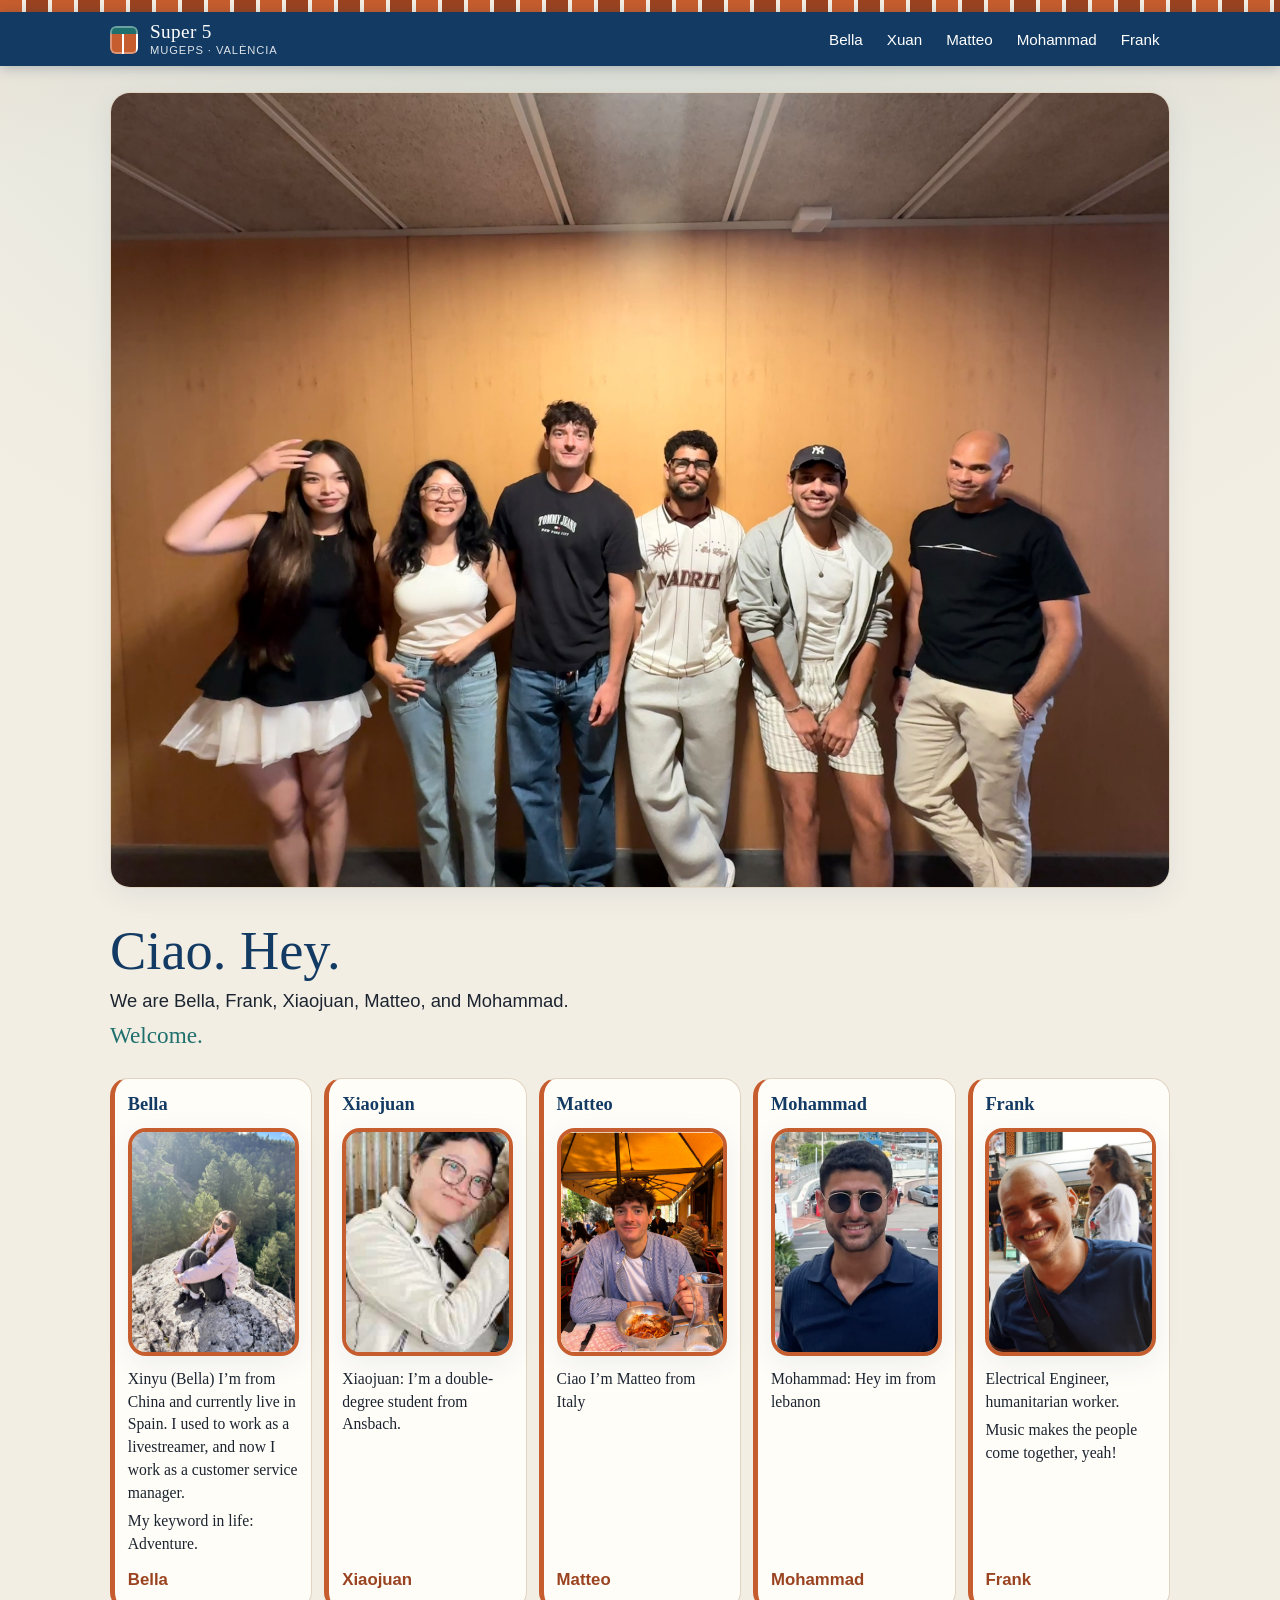
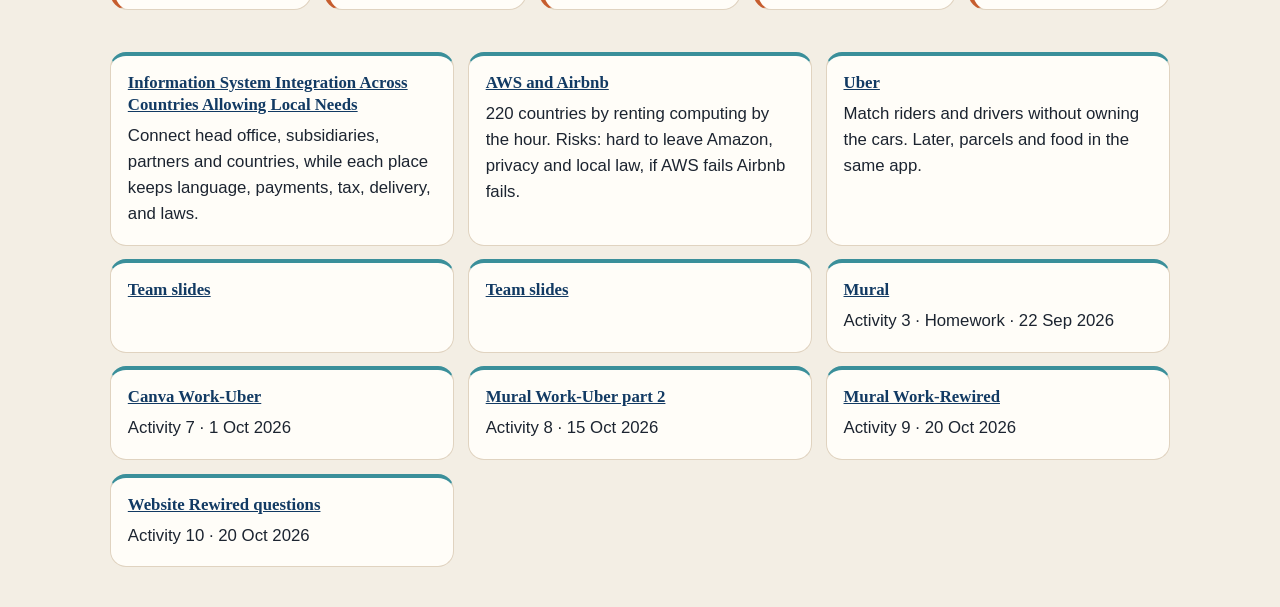
==== commit 7ab656d4: "Add new T2 team links to main page" ====
--- a/index.html
+++ b/index.html
@@ -96,6 +96,26 @@
         <article class="fact">
           <h3><a href="https://docs.google.com/presentation/d/1OH5LA2YttH8dLFJjAL2JI1Mw__dWNTDdME0vCJ9z8sY/edit?slide=id.g3fb6070e038_5_12#slide=id.g3fb6070e038_5_12" target="_blank" rel="noopener">Team slides</a></h3>
         </article>
+        <article class="fact">
+          <h3><a href="https://app.mural.co/t/mugeps2772/m/mugeps2772/1790065912973/905106d73268fe3e0278c905cc5cc3b356eb4eab?wid=0-1790072394867" target="_blank" rel="noopener">Mural</a></h3>
+          <p>Activity 3 · Homework · 22 Sep 2026</p>
+        </article>
+        <article class="fact">
+          <h3><a href="https://canva.link/90xtqsblysswet5" target="_blank" rel="noopener">Canva Work-Uber</a></h3>
+          <p>Activity 7 · 1 Oct 2026</p>
+        </article>
+        <article class="fact">
+          <h3><a href="https://app.mural.co/t/mugeps2772/m/mugeps2772/1790851082608/cf293de30aaca95ad05c6414acdde1079cda0484" target="_blank" rel="noopener">Mural Work-Uber part 2</a></h3>
+          <p>Activity 8 · 15 Oct 2026</p>
+        </article>
+        <article class="fact">
+          <h3><a href="https://app.mural.co/t/mugeps2772/m/mugeps2772/1790851082608/cf293de30aaca95ad05c6414acdde1079cda0484" target="_blank" rel="noopener">Mural Work-Rewired</a></h3>
+          <p>Activity 9 · 20 Oct 2026</p>
+        </article>
+        <article class="fact">
+          <h3><a href="https://hxiaojuan-sudo.github.io/rewired/" target="_blank" rel="noopener">Website Rewired questions</a></h3>
+          <p>Activity 10 · 20 Oct 2026</p>
+        </article>
       </div>
     </section>
   </main>
--- a/styles.css
+++ b/styles.css
@@ -1039,3 +1039,33 @@
   letter-spacing: 0.04em;
   color: var(--ink);
 }
+
+/* —— Coursework (added Oct 2026) —— */
+.coursework { margin-top: 2.2rem; padding-top: 1.2rem; border-top: 2px solid var(--line); }
+.coursework > h2 { font-size: 1.6rem; color: var(--blue); }
+.work-block {
+  margin-top: 1.15rem;
+  background: var(--paper);
+  border: 1px solid var(--line);
+  border-left: 5px solid var(--teal);
+  border-radius: 16px;
+  padding: 1.1rem 1.25rem 1.2rem;
+  box-shadow: var(--shadow);
+}
+.work-block h3 { margin: 0 0 0.6rem; font-size: 1.2rem; color: var(--blue-deep); }
+.work-block h4 { margin: 1rem 0 0.35rem; font-family: Palatino, "Palatino Linotype", Georgia, serif; color: var(--tile-deep); font-size: 1.05rem; }
+.work-date {
+  display: inline-block; margin: 0 0 0.35rem; padding: 0.1rem 0.55rem;
+  border-radius: 999px; background: var(--tile); color: var(--white);
+  font-size: 0.82rem; font-weight: 600;
+}
+.work-text p { margin: 0.5rem 0; line-height: 1.6; }
+.work-fig { margin: 0.8rem 0 0; }
+.work-fig img {
+  display: block; width: 100%; height: auto;
+  border: 1px solid var(--line); border-radius: 10px; background: var(--white);
+}
+.work-link { margin: 0.3rem 0 0.4rem; overflow-wrap: anywhere; }
+.work-refs { padding-left: 1.1rem; margin: 0.3rem 0; font-size: 0.92rem; }
+.work-refs li { margin: 0.35rem 0; overflow-wrap: anywhere; }
+.work-fig.cover img { width: min(100%, 240px); }
